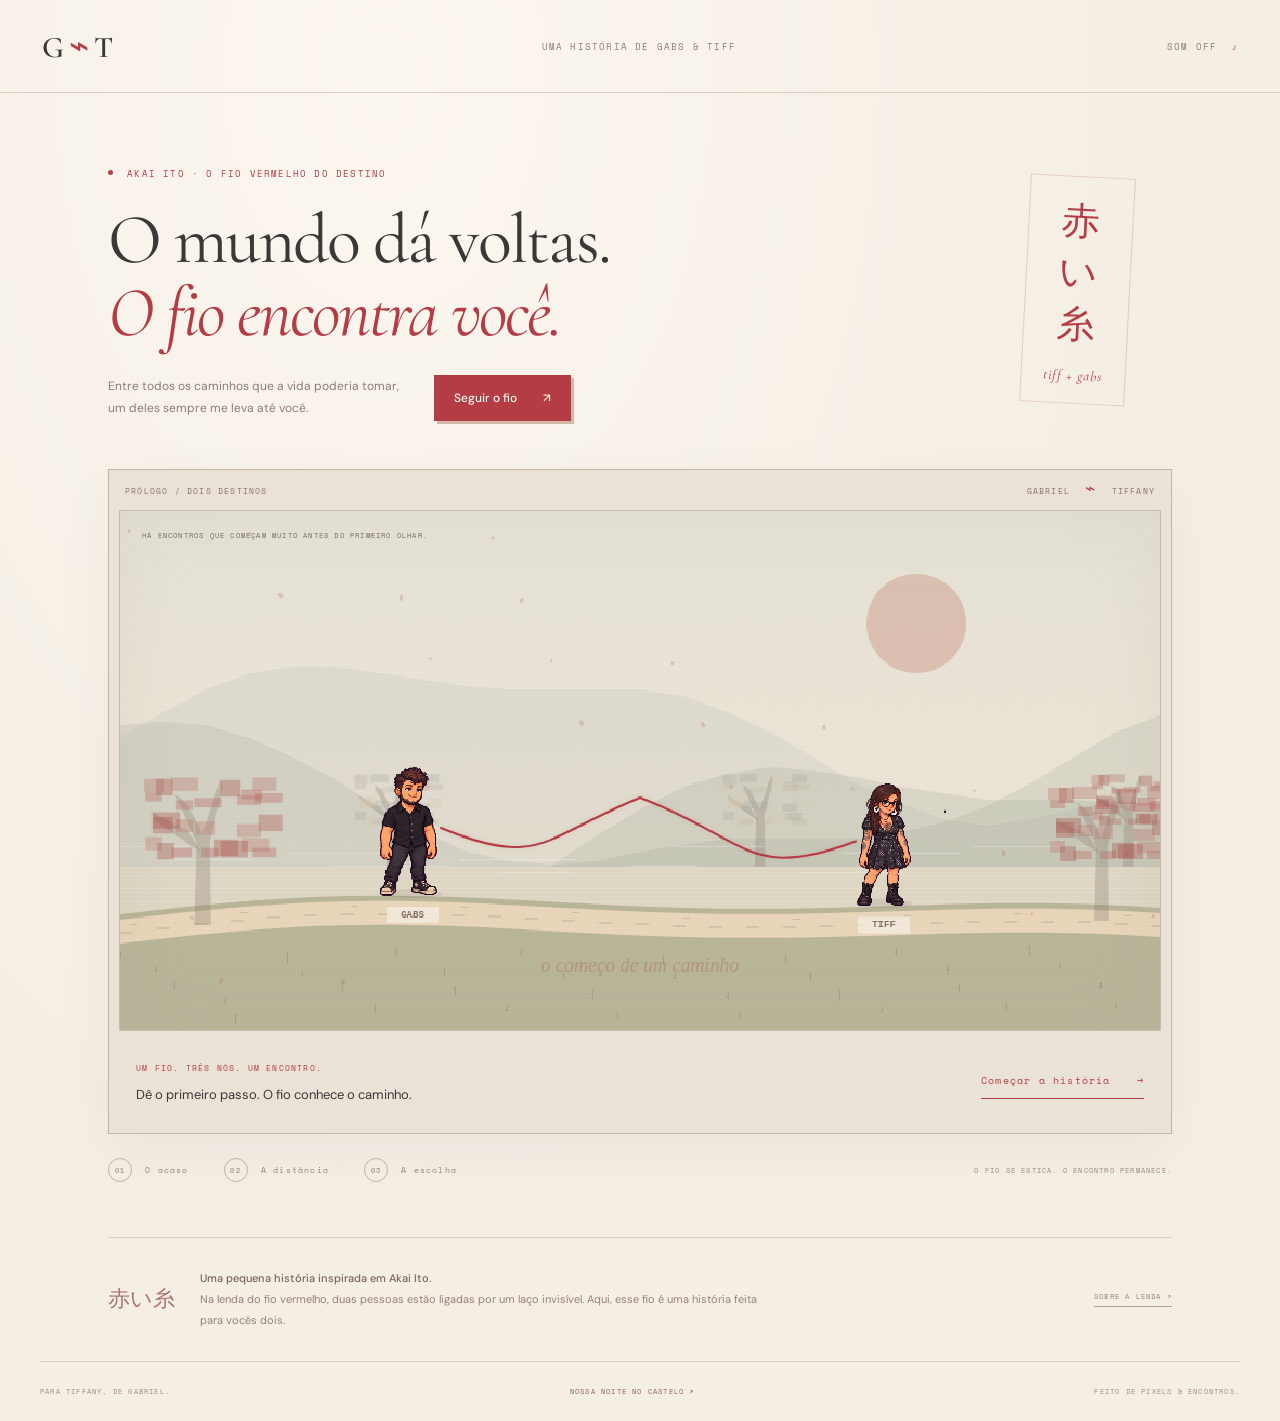
==== akai-ito/index.html @ 21c15366 "Add Akai Ito red-thread story for Tiff and Gabs" ====
<!doctype html>
<html lang="pt-BR">
<head>
<meta charset="utf-8"><meta name="viewport" content="width=device-width,initial-scale=1"><meta name="theme-color" content="#f4eee4"><meta name="description" content="Um fio vermelho, dois destinos. Uma pequena história de Gabs e Tiff."><base href="/akai-ito/">
<title>Akai Ito · Tiff & Gabs</title><link rel="stylesheet" href="style.css">
</head>
<body>
<header class="masthead"><a class="monogram" href="./" aria-label="Akai Ito, início">G<span>⌁</span>T</a><span class="mast-caption">UMA HISTÓRIA DE GABS & TIFF</span><button id="sound" class="quiet" aria-pressed="false">SOM OFF <span>♪</span></button></header>
<main>
<section class="hero" aria-labelledby="title"><div class="hero-copy"><p class="eyebrow"><span class="red-dot"></span> AKAI ITO · O FIO VERMELHO DO DESTINO</p><h1 id="title">O mundo dá voltas.<br><em>O fio encontra você.</em></h1><div class="hero-bottom"><p>Entre todos os caminhos que a vida poderia tomar,<br> um deles sempre me leva até você.</p><button id="begin" class="red-button">Seguir o fio <span>↗</span></button></div></div><div class="seal" aria-hidden="true"><span>赤</span><span>い</span><span>糸</span><i>tiff + gabs</i></div></section>
<section id="journey" class="journey" aria-label="O caminho de Gabs até Tiff" tabindex="-1">
<div class="scene-top"><span id="chapter">PRÓLOGO / DOIS DESTINOS</span><span class="scene-mark">GABRIEL <i>⌁</i> TIFFANY</span></div>
<div class="landscape"><canvas id="world" width="960" height="480" role="img" aria-label="Gabs e Tiff em um jardim de montanhas e cerejeiras, unidos por um fio vermelho"></canvas><div class="paper-grain" aria-hidden="true"></div><div class="landscape-label" id="landscape-label">HÁ ENCONTROS QUE COMEÇAM MUITO ANTES DO PRIMEIRO OLHAR.</div><button id="pause" class="scene-pause" hidden>Pausar</button></div>
<div class="story-bar"><div class="story-intro"><span id="story-kicker">UM FIO. TRÊS NÓS. UM ENCONTRO.</span><p id="story-line" aria-live="polite">Dê o primeiro passo. O fio conhece o caminho.</p></div><button id="start" class="text-button">Começar a história <span>→</span></button><span id="position" hidden>0% DO CAMINHO</span></div>
<div id="controls" class="controls" hidden><div class="pad-group"><button data-move="-1" aria-label="Caminhar para a esquerda">←</button><button id="jump" aria-label="Pular">↑</button><button data-move="1" aria-label="Caminhar para a direita">→</button></div><span>← → CAMINHAR <i>·</i> ESPAÇO PULAR<br><small>NO CELULAR, SEGURE AS SETAS.</small></span><button id="restart" class="quiet">Recomeçar ↻</button></div>
<div id="knot-panel" class="knot-panel" hidden role="region" aria-labelledby="knot-title" tabindex="-1"><span id="knot-number" class="eyebrow">PRIMEIRO NÓ</span><h2 id="knot-title">O acaso.</h2><p id="knot-copy"></p><button id="untie" class="red-button">Desatar este nó <span>⌁</span></button><div class="untie-rail" aria-hidden="true"><span id="untie-progress"></span></div></div>
</section>
<div class="journey-bottom"><ol class="milestones" aria-label="Nós do caminho"><li id="milestone-0"><span>01</span> O acaso</li><li id="milestone-1"><span>02</span> A distância</li><li id="milestone-2"><span>03</span> A escolha</li></ol><span class="bottom-note">O FIO SE ESTICA. O ENCONTRO PERMANECE.</span></div>
<section id="ending" class="ending" hidden tabindex="-1"><span class="eyebrow">EPÍLOGO / A OUTRA PONTA ERA VOCÊ</span><div class="ending-knot" aria-hidden="true">⌁</div><h2>Eu te encontraria<br><em>em todas as voltas.</em></h2><p>Tiff, entre tantas direções, eu quero continuar escolhendo o caminho que me leva até você.</p><p class="ending-letter">Muie, esse fio tem muita saudade na outra ponta.<br>Te amo muitão.</p><span class="signature">Com amor, Gabs.</span><button id="again" class="red-button">Seguir o fio mais uma vez <span>↻</span></button></section>
<section class="legend"><span class="legend-kanji" aria-hidden="true">赤い糸</span><p><strong>Uma pequena história inspirada em Akai Ito.</strong><br>Na lenda do fio vermelho, duas pessoas estão ligadas por um laço invisível. Aqui, esse fio é uma história feita para vocês dois.</p><a href="https://crd.ndl.go.jp/reference/entry/index.php?id=1000184295&page=ref_view" target="_blank" rel="noopener" aria-label="Ler sobre a lenda do fio vermelho na Biblioteca Nacional do Japão">SOBRE A LENDA ↗</a></section>
</main><footer><span>PARA TIFFANY, DE GABRIEL.</span><a href="/time">NOSSA NOITE NO CASTELO ↗</a><span>FEITO DE PIXELS & ENCONTROS.</span></footer>
<script src="story.js"></script>
</body></html>
---- akai-ito/style.css ----
@import url('https://fonts.googleapis.com/css2?family=Cormorant+Garamond:ital,wght@0,400;0,500;0,600;1,400;1,500&family=DM+Sans:wght@400;500;600;700&family=Space+Mono:wght@400;700&display=swap');
:root{--paper:#f4eee4;--ink:#3c3738;--red:#b33c45;--faint:#897d77;--line:#d9cec1;--mono:'Space Mono',monospace;--serif:'Cormorant Garamond',Georgia,serif}*{box-sizing:border-box}body{margin:0;background:radial-gradient(ellipse at 30% 5%,#fffaf4aa,transparent 60%),var(--paper);color:var(--ink);font-family:'DM Sans',sans-serif}button,a{-webkit-tap-highlight-color:transparent}button{font:inherit;cursor:pointer}button:focus-visible,a:focus-visible{outline:3px solid #ac6c41;outline-offset:5px}a{color:inherit}button:disabled{cursor:default}.masthead{max-width:1280px;margin:auto;display:flex;align-items:center;justify-content:space-between;padding:25px 42px;border-bottom:1px solid var(--line)}.monogram{font:600 30px var(--serif);text-decoration:none;letter-spacing:-2px}.monogram span{font:34px var(--serif);color:var(--red);padding:0 7px}.mast-caption,.quiet,.eyebrow,.scene-top,.landscape-label,.story-intro>span,#position,.controls>span,.milestones,.bottom-note,.legend>a,footer,.text-button,.scene-pause{font-family:var(--mono);font-size:9px;letter-spacing:1.2px}.mast-caption{color:var(--faint)}.quiet{border:0;background:transparent;color:var(--faint);padding:9px 0;font-size:9px}.quiet:hover{color:var(--red)}#sound span{color:var(--red);padding-left:7px}main{max-width:1140px;margin:auto;padding:0 38px}.hero{display:flex;justify-content:space-between;gap:30px;align-items:center;padding:65px 0 48px}.eyebrow{color:var(--red);font-size:9px}.red-dot{display:inline-block;width:5px;height:5px;border-radius:50%;background:var(--red);margin:0 7px 2px 0}h1{font:400 clamp(44px,5.5vw,72px)/1.03 var(--serif);letter-spacing:-2px;margin:24px 0}em{color:var(--red);font-weight:400}.hero-bottom{display:flex;align-items:center;gap:35px;margin-top:26px}.hero-bottom p{color:var(--faint);font-size:12px;line-height:1.8;margin:0}.red-button{background:var(--red);color:#fff7e9;border:1px solid var(--red);padding:14px 19px;font-size:12px;font-weight:500;box-shadow:3px 3px 0 #d6b8a9;transition:background .15s,transform .15s}.red-button:hover{background:#96313a;transform:translateY(-1px)}.red-button span{margin-left:23px}.seal{align-self:center;border:1px solid #b33c4533;padding:19px 22px;position:relative;transform:rotate(3deg);color:var(--red);margin-right:42px}.seal>span{font-family:serif;font-size:38px;display:block;line-height:1.35;text-align:center;font-weight:400}.seal i{font:italic 14px var(--serif);display:block;margin-top:17px;text-align:center;letter-spacing:1px}.journey{padding:10px;border:1px solid #c4b5a7;background:#eae2d7;box-shadow:0 18px 55px #44352c0c;scroll-margin-top:20px;position:relative}.scene-top{display:flex;justify-content:space-between;gap:15px;padding:5px 6px 13px;color:#867268;font-size:8px}.scene-mark i{color:var(--red);font-size:17px;line-height:0;padding:0 9px;font-style:normal}.landscape{position:relative;aspect-ratio:2/1;overflow:hidden;border:1px solid #cabdaf;background:#e9e0d1}canvas{width:100%;height:100%;display:block;image-rendering:pixelated}.paper-grain{position:absolute;inset:0;pointer-events:none;background:repeating-linear-gradient(0deg,#fff0 0px,#fff0 3px,#342b2108 4px);box-shadow:inset 0 0 65px #b7a78d22}.landscape-label{position:absolute;top:19px;left:22px;font-size:7px;color:#756b64;max-width:70%;line-height:1.8}.scene-pause{position:absolute;top:12px;right:15px;color:#6b5d53;border:1px solid #baa996;background:#f4eee4c9;padding:7px 11px;font-size:8px}.story-bar{display:flex;align-items:center;justify-content:space-between;gap:20px;padding:23px 17px 16px;min-height:92px}.story-intro>span{font-size:8px;color:var(--red)}.story-intro p{font-size:13px;line-height:1.7;margin:8px 0 0}.text-button{background:transparent;border:0;border-bottom:1px solid var(--red);padding:10px 0;color:var(--red);font-size:10px;white-space:nowrap}.text-button span{padding-left:19px}#position{color:#968475;font-size:8px;white-space:nowrap}.controls{border-top:1px solid #c7b6a966;padding:14px 16px 7px;display:flex;justify-content:space-between;align-items:center;gap:15px}.pad-group{display:flex;gap:7px}.pad-group button{background:#f4eee4;border:1px solid #b7a28e;color:#8e423f;width:48px;height:40px;font:22px monospace;touch-action:none;user-select:none;-webkit-user-select:none;box-shadow:0 3px #c7b5a3}.pad-group button:active,.pad-group button.pressed{background:#b33c45;color:#fff}.controls>span{color:#8b7b70;font-size:7px;line-height:1.9;text-align:center}.controls i{font-style:normal;padding:0 7px}.controls small{font:6px var(--mono);letter-spacing:.8px;color:#a18e7c}.controls .quiet{font-size:8px}.journey-bottom{display:flex;justify-content:space-between;align-items:center;margin:24px 0 55px;gap:20px}.milestones{display:flex;list-style:none;padding:0;gap:35px;color:#928174;margin:0;font-size:8px}.milestones span{display:inline-grid;place-items:center;border:1px solid #c5b4a3;border-radius:50%;width:24px;height:24px;margin-right:7px;font-size:7px}.milestones li.done{color:var(--red)}.milestones li.done span{background:var(--red);border-color:var(--red);color:#fff}.bottom-note{font-size:7px;color:#a08d7e}.knot-panel{background:#fbf5eb;border:1px solid #c9aa96;padding:28px 25px;text-align:center;max-width:480px;margin:10px auto 15px;box-shadow:0 4px 16px #5f3d2510}.knot-panel h2{font:400 39px var(--serif);margin:13px 0;color:var(--red)}.knot-panel p{font-size:13px;line-height:1.9;max-width:360px;margin:0 auto 23px;color:#827064}.untie-rail{height:2px;max-width:190px;margin:18px auto 0;background:#e4d1c1;overflow:hidden}#untie-progress{display:block;width:0;height:100%;background:var(--red)}.ending{text-align:center;padding:30px 15px 45px;scroll-margin-top:35px;border-top:1px solid var(--line)}.ending-knot{font:70px var(--serif);line-height:1;color:var(--red);margin-top:20px}.ending h2{font:400 clamp(43px,5.2vw,64px)/1.05 var(--serif);letter-spacing:-1.5px;margin:10px 0 25px}.ending>p{font-size:14px;color:#887469;line-height:1.9;max-width:450px;margin:0 auto 22px}.ending .ending-letter{color:#a54949;font-size:14px}.signature{display:block;font:italic 25px var(--serif);color:#60514b}.ending .red-button{display:block;margin:30px auto 0}.legend{display:flex;align-items:center;gap:25px;border-top:1px solid var(--line);padding:30px 0;color:#968275}.legend-kanji{font:22px serif;color:#ab746c;white-space:nowrap}.legend p{font-size:11px;line-height:1.9;max-width:560px;margin:0}.legend p strong{font-weight:500;color:#7b655a}.legend>a{margin-left:auto;font-size:7px;white-space:nowrap;text-decoration:none;border-bottom:1px solid #ba9e8c;padding-bottom:4px}footer{max-width:1200px;margin:auto;border-top:1px solid var(--line);padding:24px 0;display:flex;justify-content:space-between;color:#a18d7e;font-size:7px;gap:20px}footer a{color:#8e6159;text-decoration:none}[hidden]{display:none!important}@media(max-width:700px){.masthead{padding:18px 22px}.mast-caption{font-size:7px;max-width:130px;text-align:center;line-height:1.6}main{padding:0 17px}.hero{padding:38px 0 31px;gap:10px}.eyebrow{font-size:7px;line-height:1.9}h1{font-size:clamp(38px,8.5vw,57px);letter-spacing:-1.2px;margin:18px 0}.hero-bottom{display:block;margin-top:20px}.hero-bottom p{font-size:11px}.hero-bottom p br{display:none}.hero-bottom .red-button{margin-top:19px}.seal{margin-right:0;padding:12px 11px;align-self:flex-start;margin-top:34px}.seal>span{font-size:24px}.seal i{font-size:10px;letter-spacing:0}.hero-copy{min-width:0}.red-button{padding:12px 14px;font-size:11px}.journey{padding:6px}.scene-top{font-size:6px;padding:5px 3px 10px}.scene-mark{font-size:6px}.scene-mark i{padding:0 3px;font-size:13px}.landscape-label{top:10px;left:10px;font-size:5px;max-width:72%}.scene-pause{top:7px;right:7px;font-size:6px;padding:5px 7px}.story-bar{padding:17px 9px;gap:9px;min-height:100px;align-items:flex-start}.story-intro>span{font-size:6px}.story-intro p{font-size:11px;line-height:1.8;margin-top:7px}.text-button{font-size:8px;margin-top:17px}.text-button span{padding-left:8px}#position{font-size:6px;padding-top:5px;max-width:65px;line-height:1.9}.controls{padding:13px 5px 5px;gap:8px}.pad-group{gap:5px}.pad-group button{width:39px;height:39px;font-size:20px}.controls>span{font-size:5px;max-width:100px}.controls small{font-size:5px}.controls .quiet{font-size:6px}.journey-bottom{margin:18px 0 35px;display:block}.milestones{gap:0;justify-content:space-between;font-size:6px}.milestones span{width:20px;height:20px;font-size:6px;margin-right:4px}.bottom-note{display:block;text-align:center;margin-top:19px;font-size:6px}.knot-panel{margin:10px 4px;padding:22px 16px}.knot-panel h2{font-size:33px}.knot-panel p{font-size:12px}.legend{gap:16px;flex-wrap:wrap;padding:23px 0}.legend-kanji{font-size:20px}.legend p{flex:1;font-size:10px}.legend>a{margin-left:65px;font-size:6px}.ending{padding:30px 7px}.ending h2{font-size:43px}.ending>p{font-size:12px}footer{margin:0 17px;padding:20px 0;font-size:6px;gap:12px}footer>span:last-child{display:none}}@media(max-width:380px){.seal{display:none}.hero-bottom{max-width:280px}.controls>span{max-width:85px}.milestones{font-size:5px}.milestones span{width:18px;height:18px}.mast-caption{font-size:6px}}@media(prefers-reduced-motion:reduce){*,*::before,*::after{scroll-behavior:auto!important;transition:none!important}.seal{transform:none}}
.journey:focus,.ending:focus,.knot-panel:focus{outline:none}
@media(max-width:700px){.legend{display:grid;grid-template-columns:48px minmax(0,1fr);gap:14px}.legend p{font-size:11px}.legend>a{grid-column:2;margin:0;justify-self:start}}
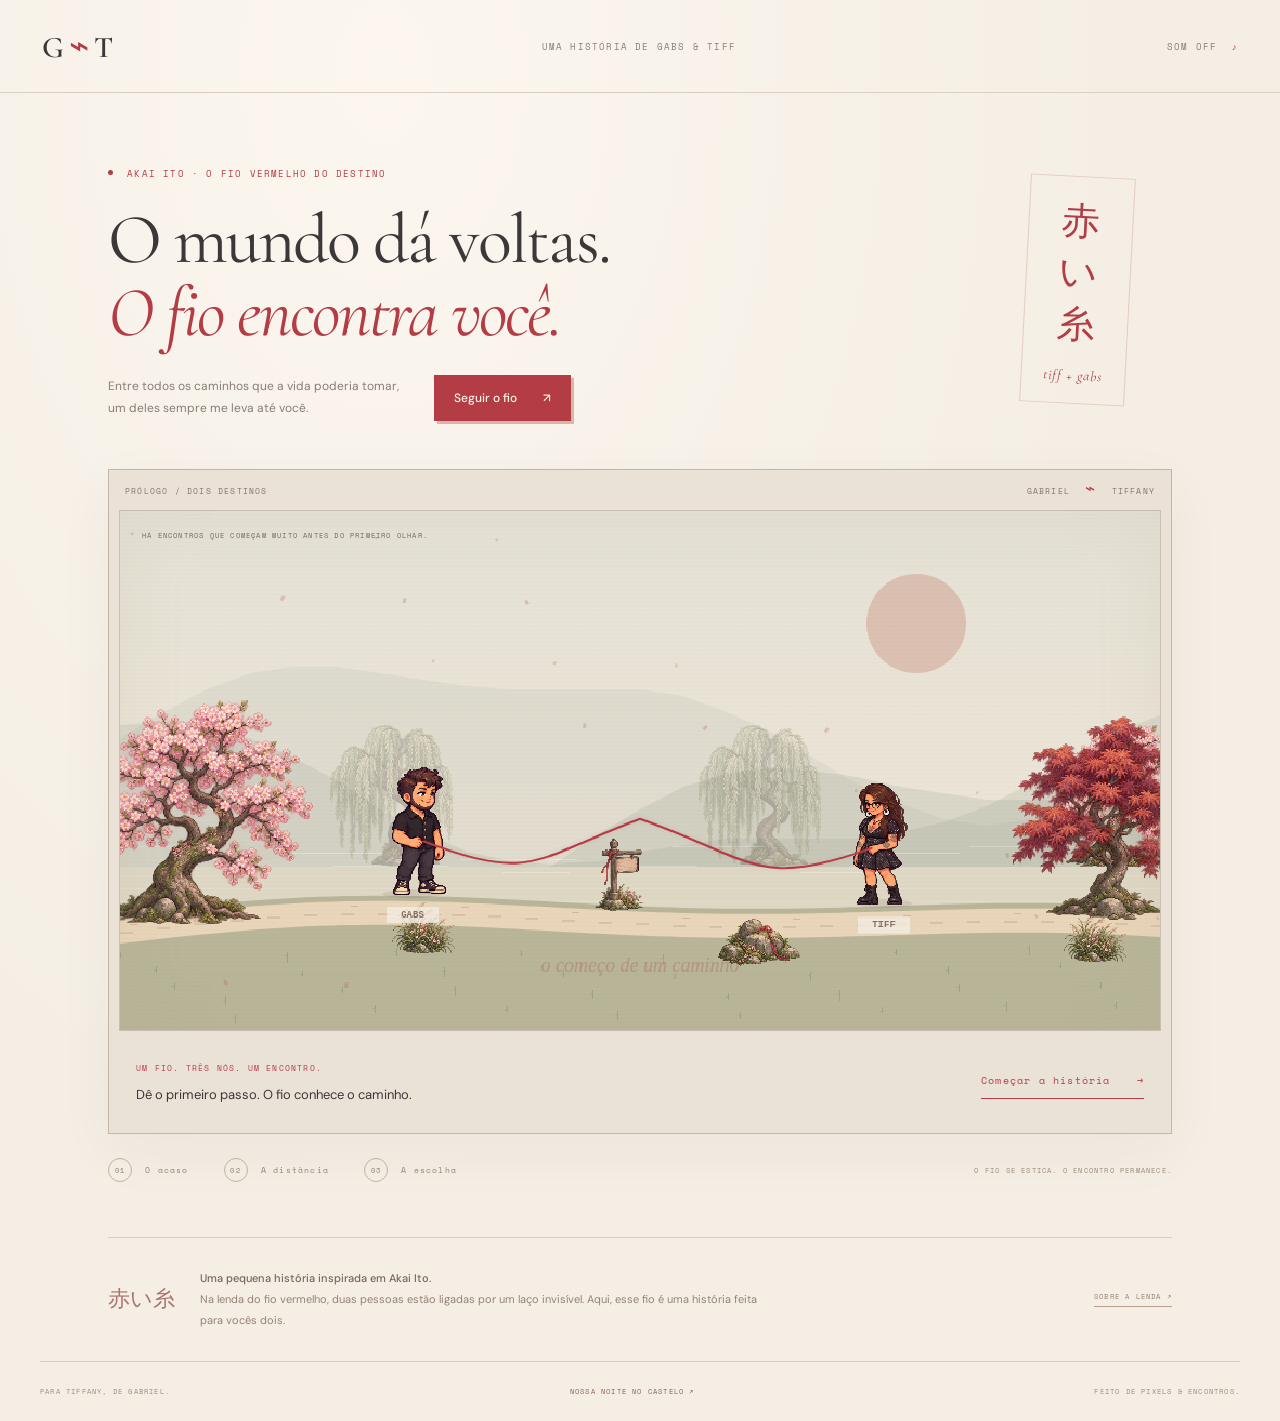
==== commit f6ae71ac: "Add dedicated Akai Ito character and garden atlases" ====
--- a/akai-ito/index.html
+++ b/akai-ito/index.html
@@ -19,5 +19,5 @@
 <section id="ending" class="ending" hidden tabindex="-1"><span class="eyebrow">EPÍLOGO / A OUTRA PONTA ERA VOCÊ</span><div class="ending-knot" aria-hidden="true">⌁</div><h2>Eu te encontraria<br><em>em todas as voltas.</em></h2><p>Tiff, entre tantas direções, eu quero continuar escolhendo o caminho que me leva até você.</p><p class="ending-letter">Muie, esse fio tem muita saudade na outra ponta.<br>Te amo muitão.</p><span class="signature">Com amor, Gabs.</span><button id="again" class="red-button">Seguir o fio mais uma vez <span>↻</span></button></section>
 <section class="legend"><span class="legend-kanji" aria-hidden="true">赤い糸</span><p><strong>Uma pequena história inspirada em Akai Ito.</strong><br>Na lenda do fio vermelho, duas pessoas estão ligadas por um laço invisível. Aqui, esse fio é uma história feita para vocês dois.</p><a href="https://crd.ndl.go.jp/reference/entry/index.php?id=1000184295&page=ref_view" target="_blank" rel="noopener" aria-label="Ler sobre a lenda do fio vermelho na Biblioteca Nacional do Japão">SOBRE A LENDA ↗</a></section>
 </main><footer><span>PARA TIFFANY, DE GABRIEL.</span><a href="/time">NOSSA NOITE NO CASTELO ↗</a><span>FEITO DE PIXELS & ENCONTROS.</span></footer>
-<script src="story.js"></script>
+<script src="assets/atlas-data.js"></script><script src="story.js"></script>
 </body></html>
